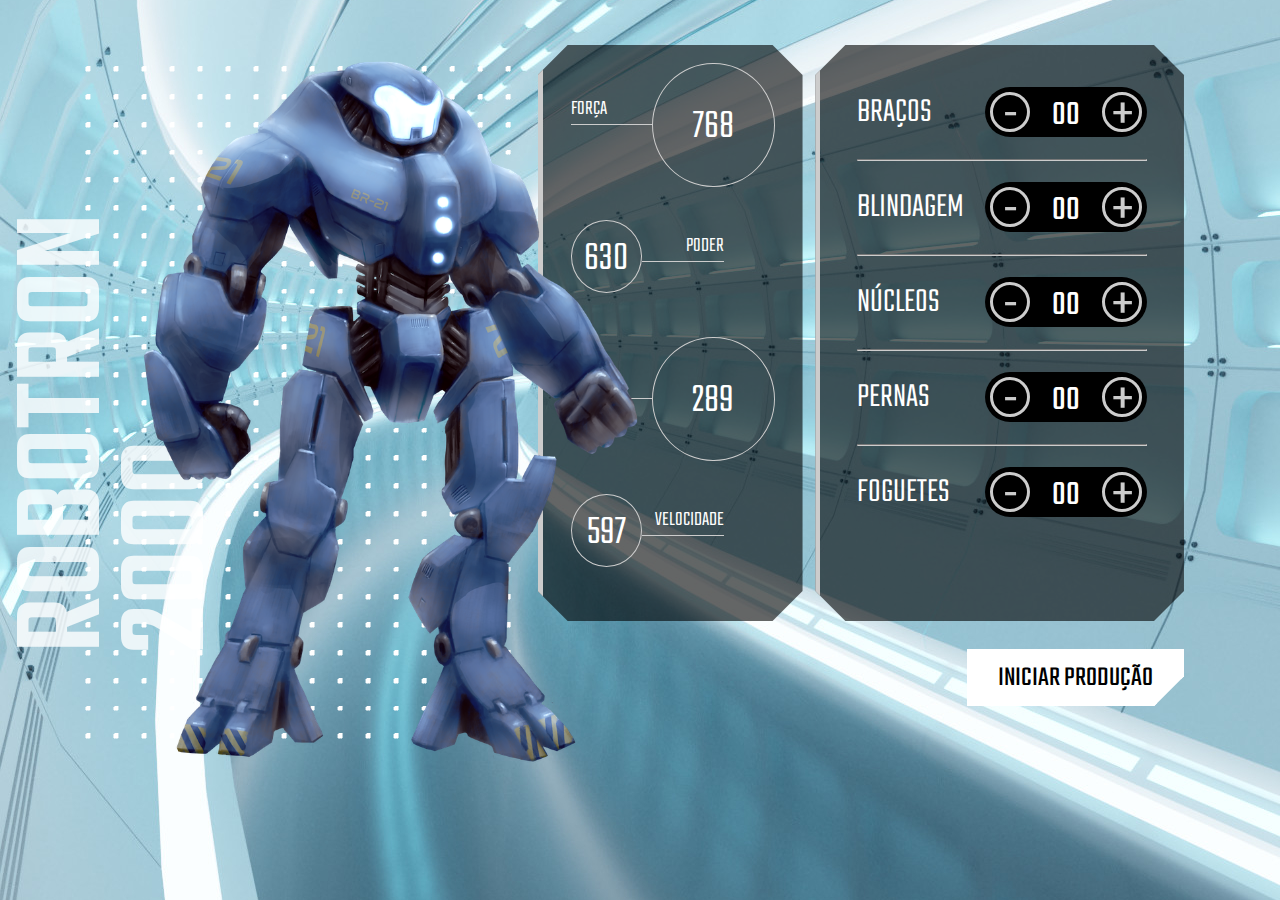
==== -robotron-2000-projeto_inicial/index.html @ 839a076e "curso: manipulando dom" ====
<!DOCTYPE html>
<html lang="en">
<head>
    <meta charset="UTF-8">
    <meta http-equiv="X-UA-Compatible" content="IE=edge">
    <meta name="viewport" content="width=device-width, initial-scale=1.0">
    <link rel="shortcut icon" type="image/jpg" href="img/favicon.ico"/>
    <title>Robotron 2000</title>

    <link rel="stylesheet" href="css/style.css">
    <link rel="preconnect" href="https://fonts.googleapis.com">
    <link rel="preconnect" href="https://fonts.gstatic.com" crossorigin>
    <link href="https://fonts.googleapis.com/css2?family=Teko:wght@300;500&display=swap" rel="stylesheet"> 
</head>
<body>
    <main>
        <section class="robotron">
            <img class="robo" src="img/robotron.png" alt="Robotron">
            <figcaption class="titulo">ROBOTRON <br>2000</figcaption>
        </section>

        <section class="box estatisticas">
            <div class="estatistica">
                <p class="estatistica-titulo">Força</p>
                <div class="estatistica-valor">
                    <p class="estatistica-numero">768</p>
                </div>
            </div>
            <div class="estatistica">
                <p class="estatistica-titulo">Poder</p>
                <div class="estatistica-valor">
                    <p class="estatistica-numero">630</p>
                </div>
            </div>
            <div class="estatistica">
                <p class="estatistica-titulo">Energia</p>
                <div class="estatistica-valor">
                    <p class="estatistica-numero">289</p>
                </div>
            </div>
            <div class="estatistica">
                <p class="estatistica-titulo">Velocidade</p>
                <div class="estatistica-valor">
                    <p class="estatistica-numero">597</p>
                </div>
            </div>
        </section>

        <section class="equipamentos">
            <form action="" class="montador">
                <div class="box montador-conteudo">
                    <div class="peca">
                        <label for="" class="peca-titulo">Braços</label>
                        <div class="controle">
                            <buttom class="controle-ajuste">-</buttom>
                            <input type="text" class="controle-contador" value="00">
                            <buttom class="controle-ajuste">+</buttom>
                        </div>
                    </div>
                    <hr class="linha">
                    <div class="peca">
                        <label for="" class="peca-titulo">Blindagem</label>
                        <div class="controle">
                            <buttom class="controle-ajuste">-</buttom>
                            <input type="text" class="controle-contador" value="00">
                            <buttom class="controle-ajuste">+</buttom>
                        </div>
                    </div>
                    <hr class="linha">
                    <div class="peca">
                        <label for="" class="peca-titulo">Núcleos</label>
                        <div class="controle">
                            <buttom class="controle-ajuste">-</buttom>
                            <input type="text" class="controle-contador" value="00">
                            <buttom class="controle-ajuste">+</buttom>
                        </div>
                    </div>
                    <hr class="linha">
                    <div class="peca">
                        <label for="" class="peca-titulo">Pernas</label>
                        <div class="controle">
                            <buttom class="controle-ajuste">-</buttom>
                            <input type="text" class="controle-contador" value="00">
                            <buttom class="controle-ajuste">+</buttom>
                        </div>
                    </div>
                    <hr class="linha">
                    <div class="peca">
                        <label for="" class="peca-titulo">Foguetes</label>
                        <div class="controle">
                            <buttom class="controle-ajuste">-</buttom>
                            <input type="text" class="controle-contador" value="00">
                            <buttom class="controle-ajuste">+</buttom>
                        </div>
                    </div>
                </div>
                <input type="submit" value="Iniciar produção" class="producao" id="producao">
            </form>
        </section>
    </main>
</body>
</html>
---- -robotron-2000-projeto_inicial/css/style.css ----
:root {
    --main-cinza: #CCCCCC;
    --main-branco: #FFFFFF;
    --main-preto: #000000;
}

* {
    box-sizing: border-box;
}

body {
    background: url(../img/fundo.jpg);
    background-position: center center;
    background-size: cover cover;
    padding: 0;
    margin: 0;
    font-weight: 300;
}

body, input {
    font-family: 'Teko', sans-serif;
}

main {
    width: 80vw;
    height: 80vh;
    margin: 10vh 8vw 10vh 12vw;
    display: flex;
    gap: 1vw;
}

.robotron {
    background: url(../img/estrutura.png) no-repeat;
    background-position: center center;
    margin: 0;
    flex-basis: 40%;
    position: relative;
}

.robo {
    height: 110%;
    z-index: 1;
    position: absolute;
    left: -20%;
    top: -5%;
}

.titulo {
    transform: rotate(180deg);
    font-weight: 500;
    font-size: 130px;
    position: absolute;
    bottom: 7rem;
    left: -3rem;
    line-height: 0.8;
    writing-mode: vertical-rl;
    text-orientation: mixed;
    color: rgba(255,255,255,0.8)
}

.box {
    background: rgba(0,0,0,0.6);
    clip-path: polygon(calc(100% - 30px) 0, 100% 30px, 100% calc(100% - 30px), calc(100% - 30px) 100%, 30px 100%, 0 calc(100% - 30px), 0 30px, 30px 0);
    border-left: 5px solid var(--main-cinza);
    height: 80%;
}

/****************************** Equipamentos *****/

.equipamentos {
    flex-basis: 32%;
}

.montador {
    height: 100%;;
}

.montador-conteudo {
    padding: 2em 10%;
}

.peca {
    padding: 1em 0;
}

.peca-titulo {
    color: var(--main-branco);
    text-transform: uppercase;
    font-size: 2.5em;
}

.controle {
    background: var(--main-preto);
    border-radius: 25px;
    float: right;
    display: inline-flex;
    padding: 5px;
    align-items: center;
    align-self: flex-end;
}

.controle-contador {
    width: 40px;
    height: 35px;
    background: none;
    border: 0;
    margin: 0 1rem;
    color: var(--main-branco);
    text-align: center;
    font-size: 2.5em;
    display: inline-flex;
    align-items: center;
    padding-top: 8px;
}

.controle-ajuste {
    display: inline-block;
    width: 40px;
    height: 40px;
    line-height: 44px;
    border-radius: 50%;
    color: var(--main-cinza);
    font-size: 4em;
    background: var(--main-preto);
    text-align: center;
    border: 3px solid var(--main-cinza);
    cursor: pointer;
}

.linha {
    border-color: var(--main-cinza);
}

.producao {
    margin-top: 1em;
    font-size: 2em;
    text-transform: uppercase;
    padding: 0.2em 1em;
    float: right;
    border: 3px solid var(--main-branco);
    background: var(--main-branco);
    clip-path: polygon(100% 0, 100% calc(100% - 30px), calc(100% - 30px) 100%, 0 100%, 0 0);
    cursor: pointer;
}

.producao:hover {
    background: var(--main-preto);
    color: var(--main-branco)
}



/****************************** Estatísticas *****/
.estatisticas {
    flex-basis: 23%;
    padding: 2em 2em 0;
}

.estatistica {
    color: var(--main-branco);
    display: flex;
    align-items: flex-start;
    height: 25%;
}

.estatistica-titulo {
    font-size: 1.5em;
    border-bottom: 1px solid var(--main-cinza);
    flex-basis: 40%;
    text-transform: uppercase;
    order: 1
}

.estatistica-valor {
    flex-basis: 60%;
    position: relative;
    margin: 10px 0 0;
    order: 2;
    margin: -10px 0 0;
}

.estatistica-valor::after {
    content: "";
    display: block;
    padding-bottom: 100%;
    border: 1px solid var(--main-cinza);
    border-radius: 50%;
}

.estatistica-numero {
    position: absolute;
    top: 50%;
    transform: translateY(-46%);
    width: 100%;
    line-height: 100%;
    text-align: center;
    font-size: 3em;
    margin: 0;
}

.estatistica:nth-child(2n) .estatistica-titulo {
    order: 2;
    text-align: right;
}

.estatistica:nth-child(2n) .estatistica-valor {
    order: 1;
    flex-basis: 35%;
    margin: 10px 0 0;
}

@media screen and (max-width: 1600px) {
    body { 
        font-size: 14px;
    }
    main {
        width: 90vw;
        height: 80vh;
        margin: 5vh auto;
    }
}

@media screen and (max-width: 1200px) {
    body { 
        font-size: 13px;
    }

    main {
        width: 96vw;
        height: 80vh;
        margin: 10vh auto;
    }
}
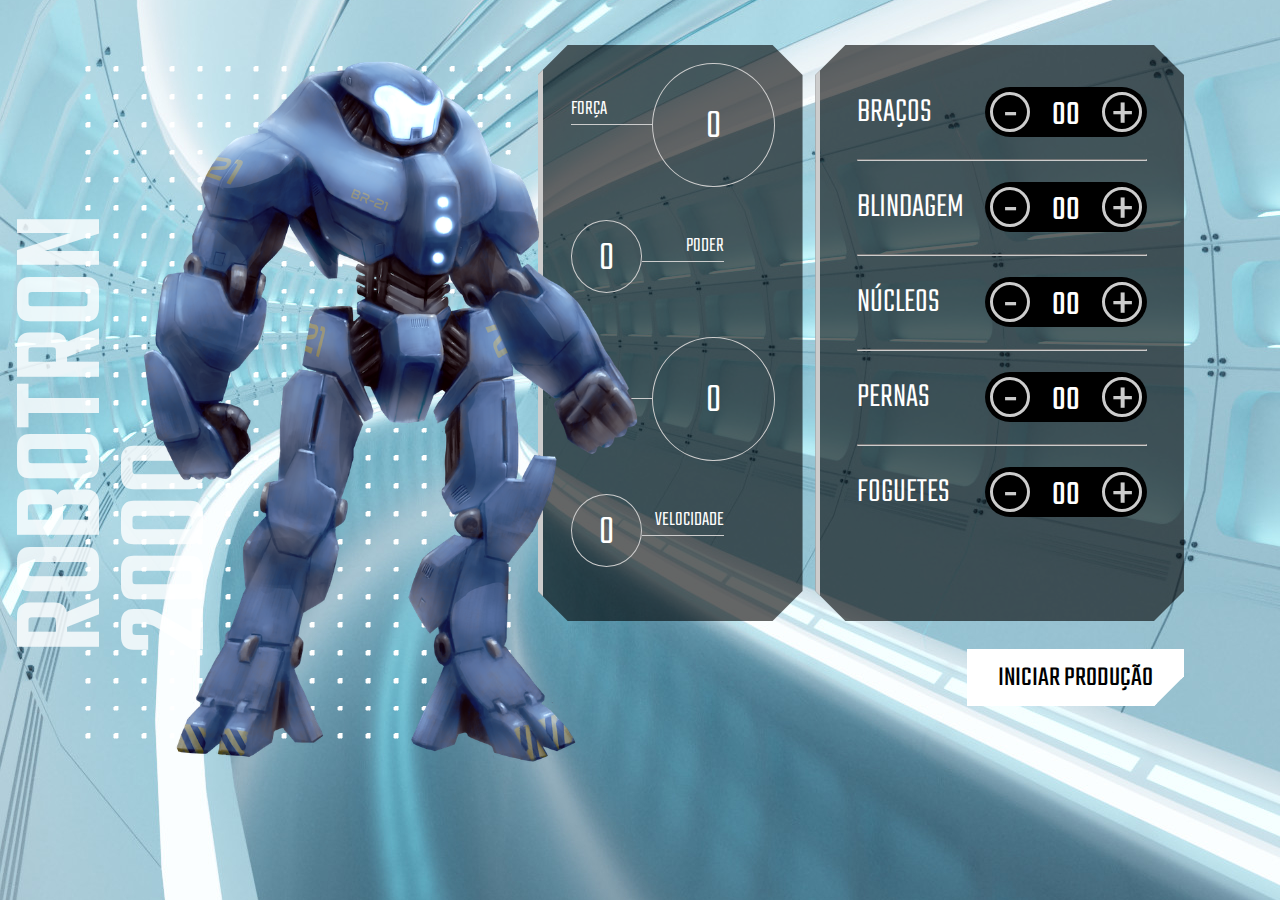
==== commit e4393d65: "Robotron finalizado" ====
--- a/-robotron-2000-projeto_inicial/index.html
+++ b/-robotron-2000-projeto_inicial/index.html
@@ -11,11 +11,12 @@
     <link rel="preconnect" href="https://fonts.googleapis.com">
     <link rel="preconnect" href="https://fonts.gstatic.com" crossorigin>
     <link href="https://fonts.googleapis.com/css2?family=Teko:wght@300;500&display=swap" rel="stylesheet"> 
+    
 </head>
 <body>
     <main>
         <section class="robotron">
-            <img class="robo" src="img/robotron.png" alt="Robotron">
+            <img class="robo" src="img/robotron.png" alt="Robotron" id="robotron">
             <figcaption class="titulo">ROBOTRON <br>2000</figcaption>
         </section>
 
@@ -23,25 +24,25 @@
             <div class="estatistica">
                 <p class="estatistica-titulo">Força</p>
                 <div class="estatistica-valor">
-                    <p class="estatistica-numero">768</p>
+                    <p class="estatistica-numero" data-estatistica="forca">0</p>
                 </div>
             </div>
             <div class="estatistica">
                 <p class="estatistica-titulo">Poder</p>
                 <div class="estatistica-valor">
-                    <p class="estatistica-numero">630</p>
+                    <p class="estatistica-numero" data-estatistica="poder">0</p>
                 </div>
             </div>
             <div class="estatistica">
                 <p class="estatistica-titulo">Energia</p>
                 <div class="estatistica-valor">
-                    <p class="estatistica-numero">289</p>
+                    <p class="estatistica-numero" data-estatistica="energia">0</p>
                 </div>
             </div>
             <div class="estatistica">
                 <p class="estatistica-titulo">Velocidade</p>
                 <div class="estatistica-valor">
-                    <p class="estatistica-numero">597</p>
+                    <p class="estatistica-numero" data-estatistica="velocidade">0</p>
                 </div>
             </div>
         </section>
@@ -52,45 +53,45 @@
                     <div class="peca">
                         <label for="" class="peca-titulo">Braços</label>
                         <div class="controle">
-                            <buttom class="controle-ajuste">-</buttom>
-                            <input type="text" class="controle-contador" value="00">
-                            <buttom class="controle-ajuste">+</buttom>
+                            <buttom class="controle-ajuste" data-controle="-" data-pecas="bracos" >-</buttom>
+                            <input type="text" class="controle-contador" value="00" data-contador >
+                            <buttom class="controle-ajuste" data-controle="+" data-pecas="bracos" id="somar">+</buttom>
                         </div>
                     </div>
                     <hr class="linha">
                     <div class="peca">
                         <label for="" class="peca-titulo">Blindagem</label>
                         <div class="controle">
-                            <buttom class="controle-ajuste">-</buttom>
-                            <input type="text" class="controle-contador" value="00">
-                            <buttom class="controle-ajuste">+</buttom>
+                            <buttom class="controle-ajuste" data-controle="-" data-pecas="blindagem">-</buttom>
+                            <input type="text" class="controle-contador" value="00" data-contador>
+                            <buttom class="controle-ajuste" data-controle="+" data-pecas="blindagem">+</buttom>
                         </div>
                     </div>
                     <hr class="linha">
                     <div class="peca">
                         <label for="" class="peca-titulo">Núcleos</label>
                         <div class="controle">
-                            <buttom class="controle-ajuste">-</buttom>
-                            <input type="text" class="controle-contador" value="00">
-                            <buttom class="controle-ajuste">+</buttom>
+                            <buttom class="controle-ajuste" data-controle="-" data-pecas="nucleos">-</buttom>
+                            <input type="text" class="controle-contador" value="00" data-contador>
+                            <buttom class="controle-ajuste" data-controle="+" data-pecas="nucleos">+</buttom>
                         </div>
                     </div>
                     <hr class="linha">
                     <div class="peca">
                         <label for="" class="peca-titulo">Pernas</label>
                         <div class="controle">
-                            <buttom class="controle-ajuste">-</buttom>
-                            <input type="text" class="controle-contador" value="00">
-                            <buttom class="controle-ajuste">+</buttom>
+                            <buttom class="controle-ajuste" data-controle="-" data-pecas="pernas">-</buttom>
+                            <input type="text" class="controle-contador" value="00" data-contador>
+                            <buttom class="controle-ajuste" data-controle="+" data-pecas="pernas">+</buttom>
                         </div>
                     </div>
                     <hr class="linha">
                     <div class="peca">
                         <label for="" class="peca-titulo">Foguetes</label>
                         <div class="controle">
-                            <buttom class="controle-ajuste">-</buttom>
-                            <input type="text" class="controle-contador" value="00">
-                            <buttom class="controle-ajuste">+</buttom>
+                            <buttom class="controle-ajuste" data-controle="-" data-pecas="foguetes">-</buttom>
+                            <input type="text" class="controle-contador" value="00" data-contador>
+                            <buttom class="controle-ajuste" data-controle="+" data-pecas="foguetes">+</buttom>
                         </div>
                     </div>
                 </div>
@@ -98,5 +99,6 @@
             </form>
         </section>
     </main>
+    <script src="js/main.js"></script>
 </body>
 </html>